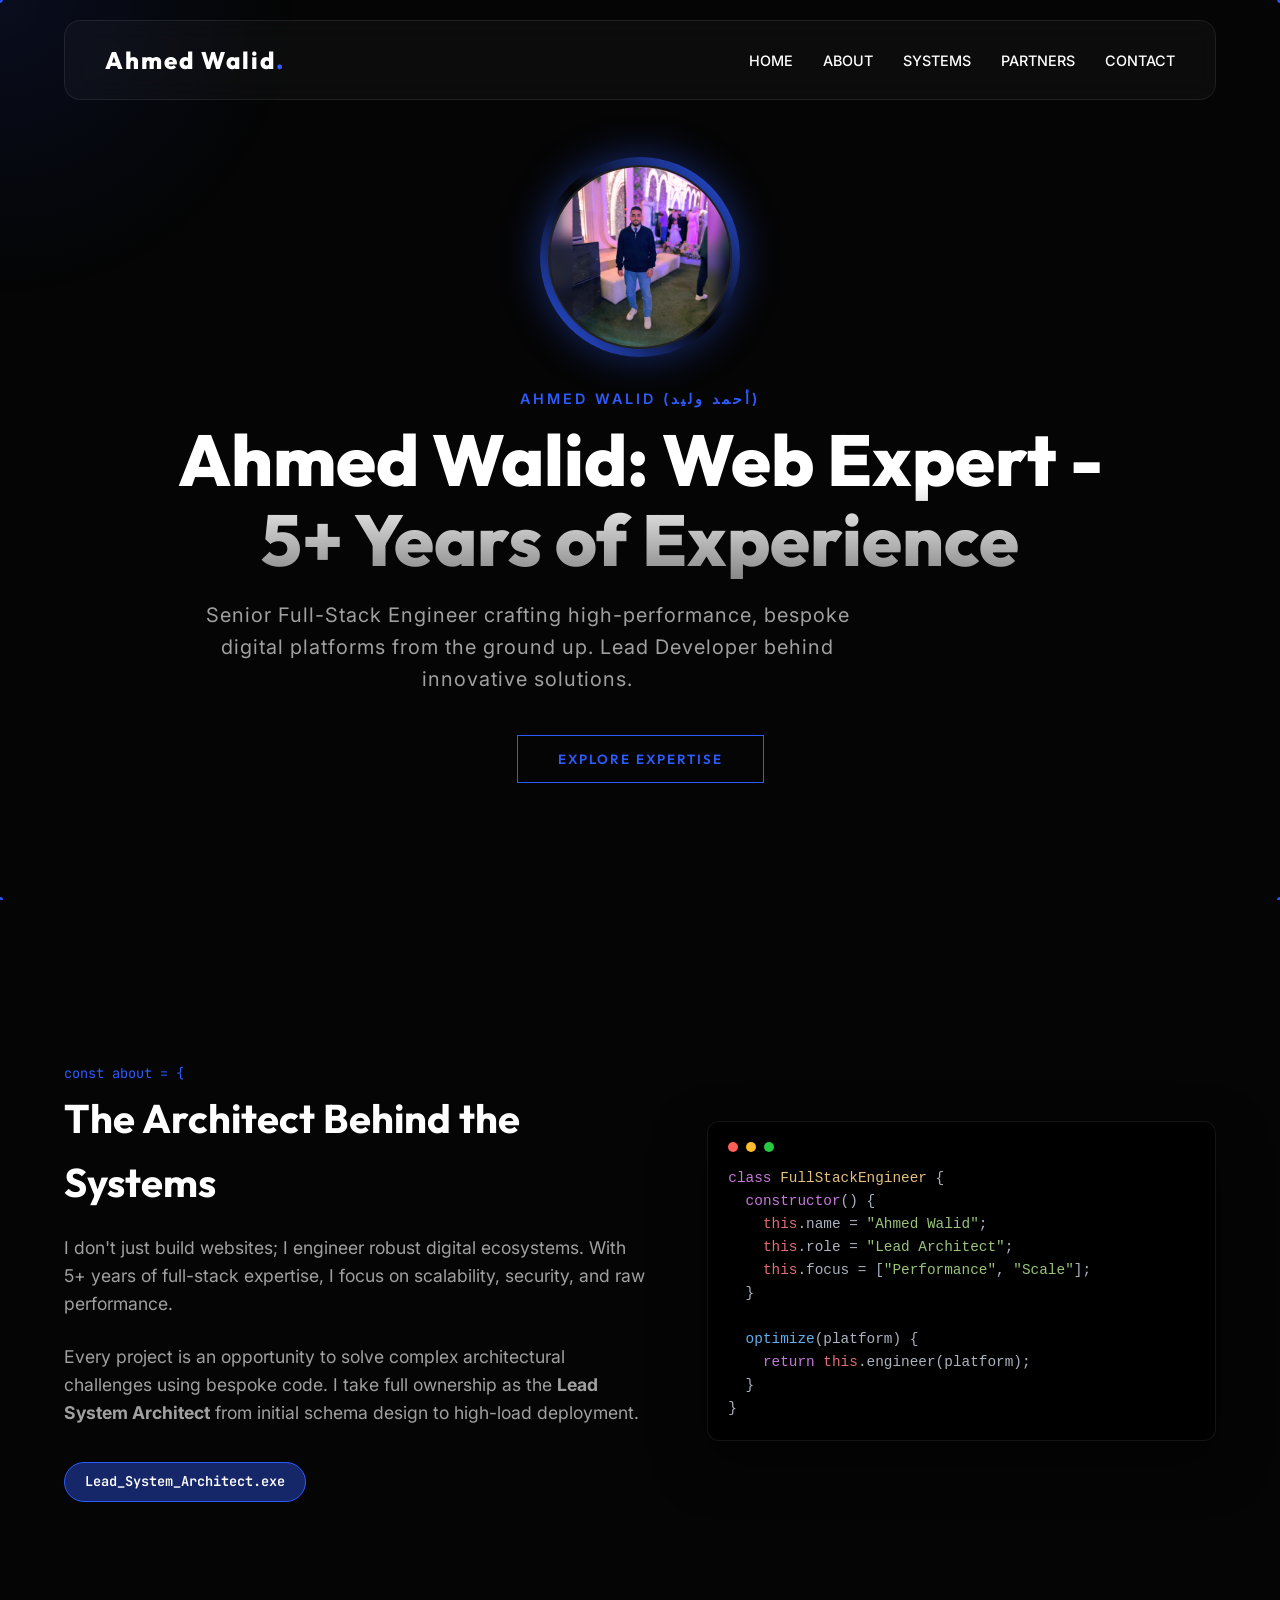
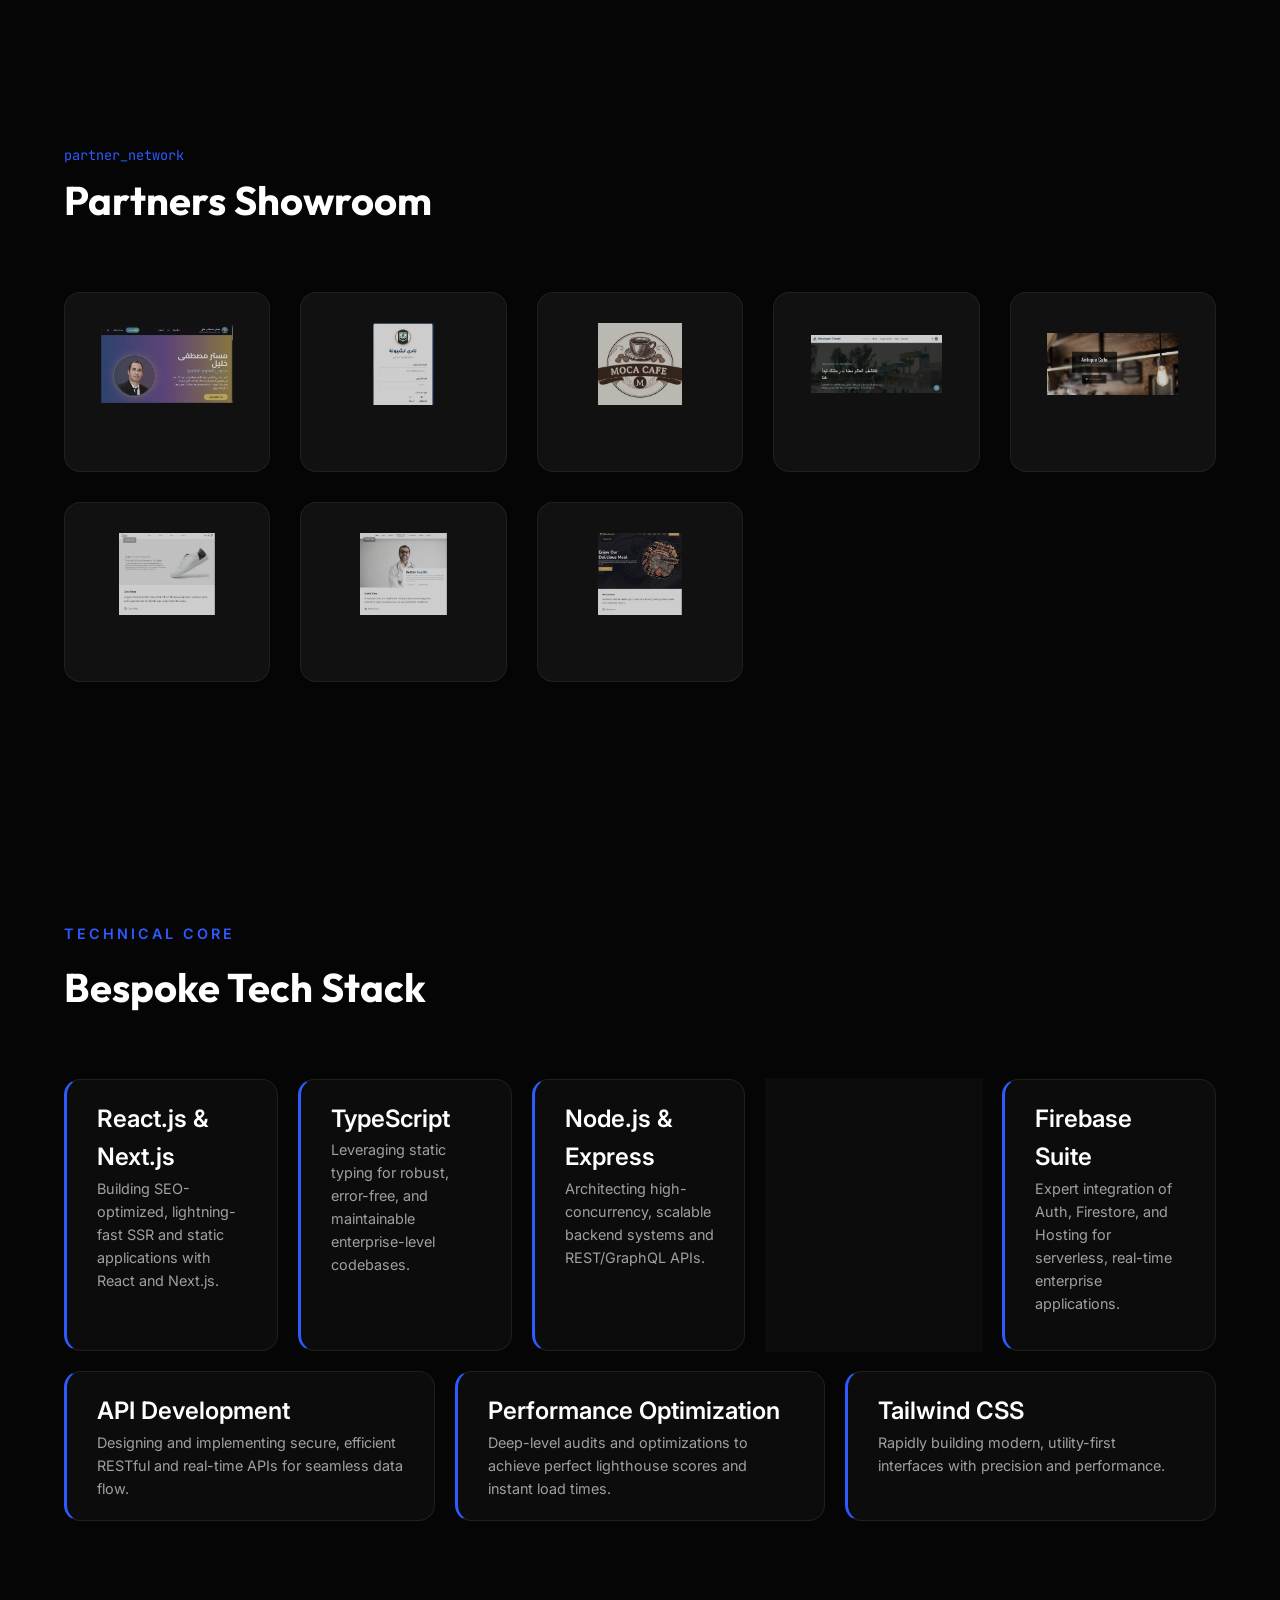
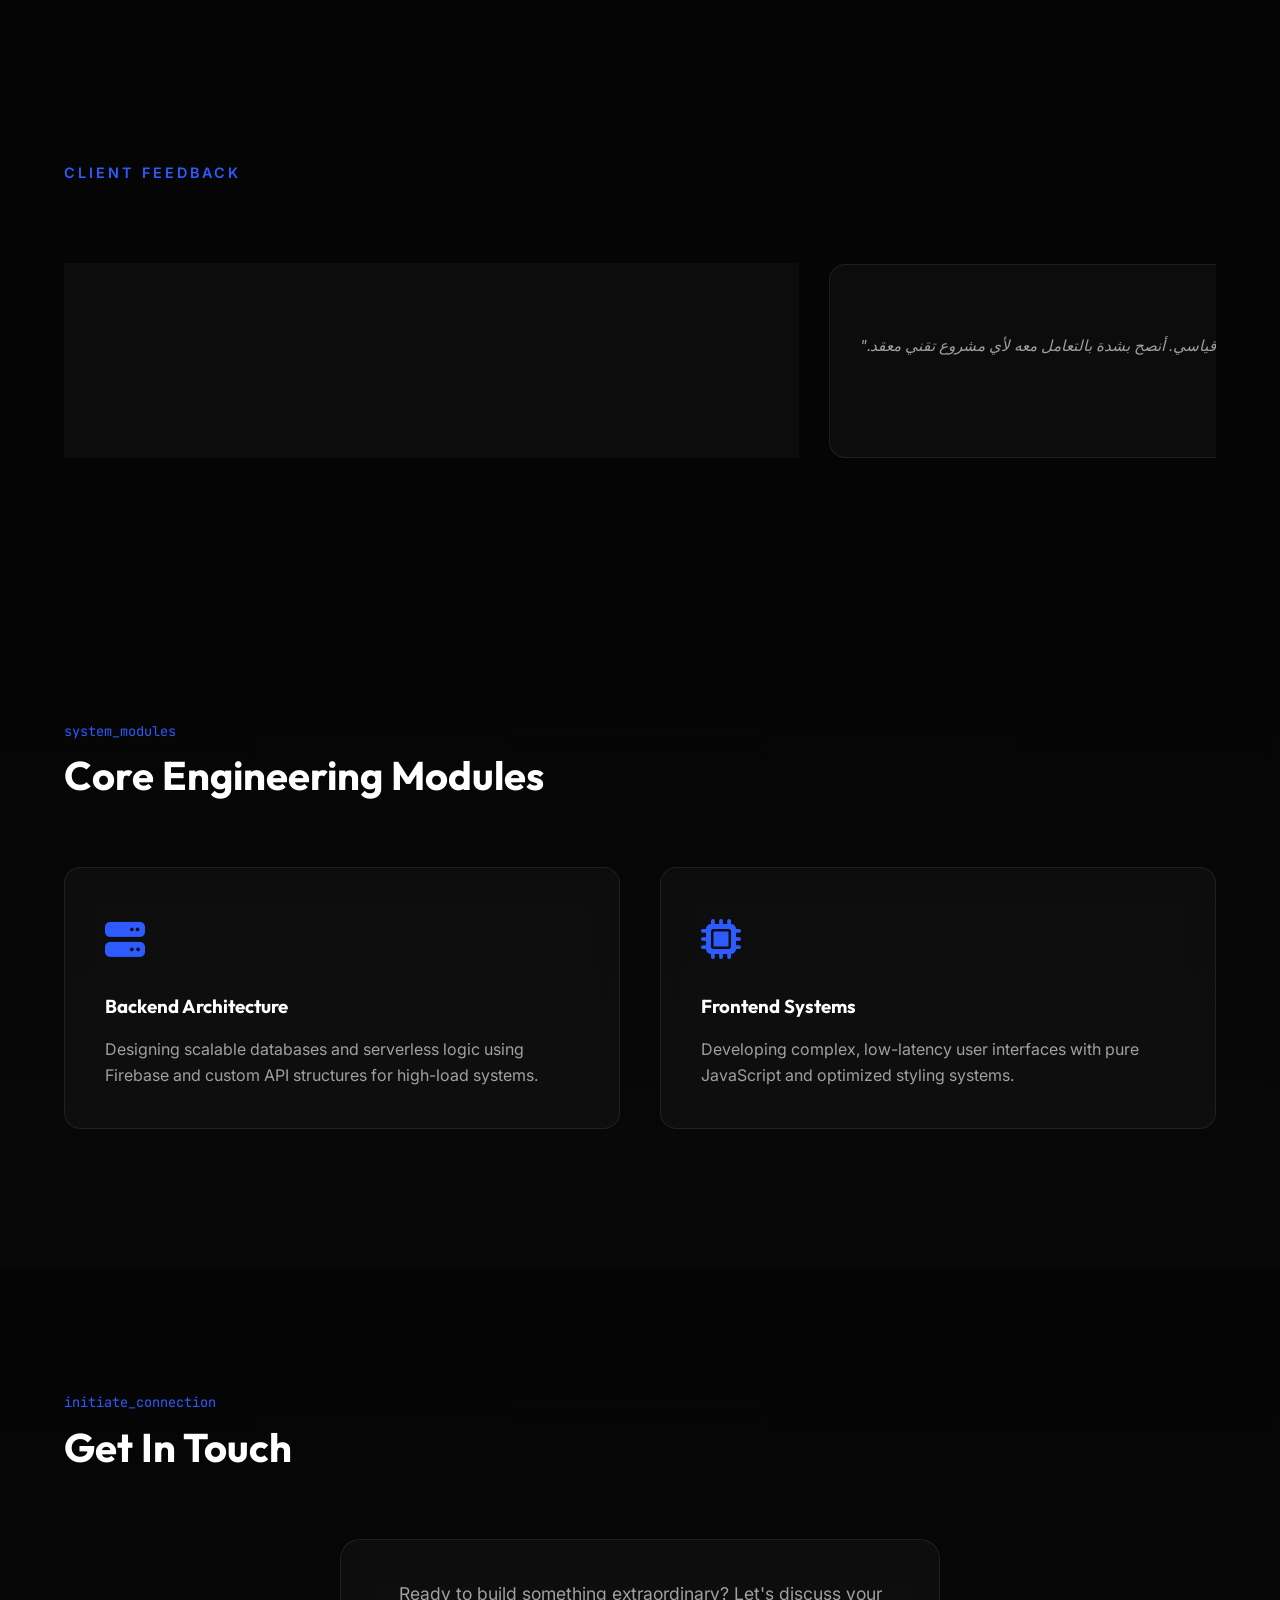
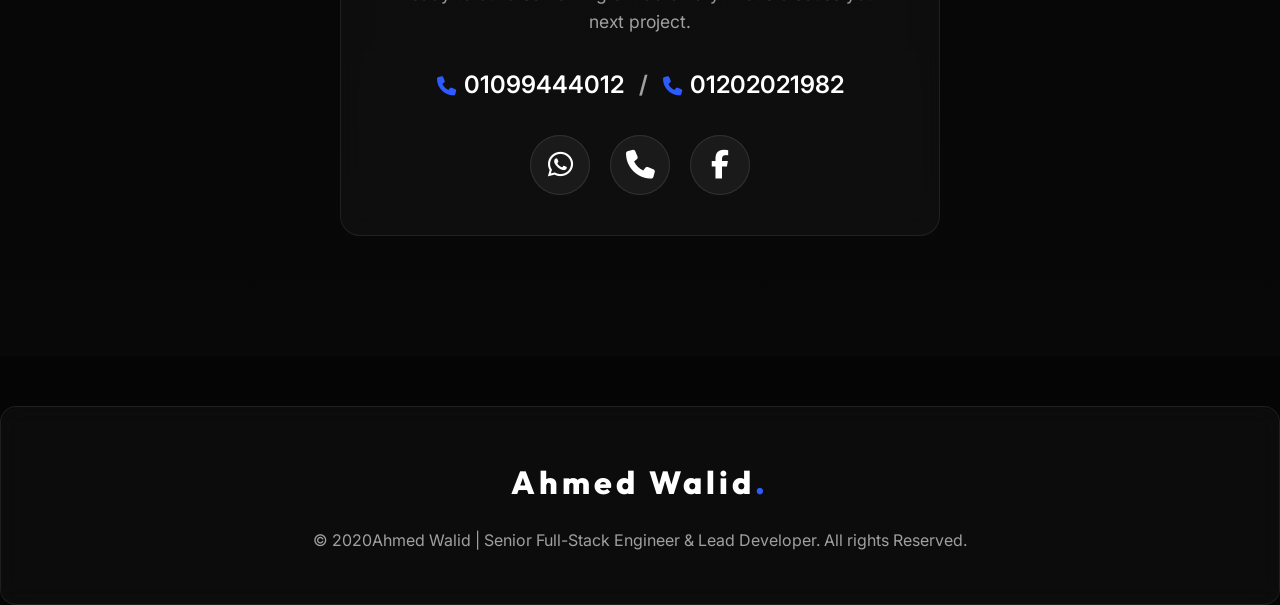
==== index.html @ f697c889 "first commit" ====
<!DOCTYPE html>
<html lang="en">

<head>
    <meta charset="UTF-8">
    <meta name="viewport" content="width=device-width, initial-scale=1.0">
    <title>Elite Developer & Agency Lead | Cyber-Professional Portfolio</title>
    <meta name="description"
        content="Senior Full-Stack Developer and Agency Lead with 5+ years of experience in bespoke web solutions. Expertise in framework-free, high-performance coding.">
    <link rel="stylesheet" href="styles.css">
    <!-- Google Fonts -->
    <link rel="stylesheet"
        href="https://fonts.googleapis.com/css2?family=JetBrains+Mono:wght@400;500&family=Outfit:wght@300;400;600;800&family=Inter:wght@300;400;500;600&display=swap">
    <!-- Font Awesome for icons -->
    <link rel="stylesheet" href="https://cdnjs.cloudflare.com/ajax/libs/font-awesome/6.4.0/css/all.min.css">
</head>

<body>
    <div id="mouse-glow"></div>
    <div id="grain-overlay"></div>

    <nav class="glass"
        style="position: fixed; top: 20px; left: 50%; transform: translateX(-50%); width: 90%; max-width: 1200px; padding: 20px 40px; display: flex; justify-content: space-between; align-items: center; z-index: 1000;">
        <div class="logo outfit" style="font-weight: 800; font-size: 1.5rem; letter-spacing: 2px;">Ahmed Walid<span
                style="color: var(--accent-neon);">.</span></div>
        <div class="nav-links" style="display: flex; gap: 30px;">
            <a href="#hero" style="color: #fff; text-decoration: none; font-size: 0.9rem; font-weight: 500;"> HOME</a>
            <a href="#about" style="color: #fff; text-decoration: none; font-size: 0.9rem; font-weight: 500;"> ABOUT</a>
            <a href="#tech" style="color: #fff; text-decoration: none; font-size: 0.9rem; font-weight: 500;">
                SYSTEMS</a>
            <a href="#showroom" style="color: #fff; text-decoration: none; font-size: 0.9rem; font-weight: 500;">
                PARTNERS</a>
            <a href="#contact" style="color: #fff; text-decoration: none; font-size: 0.9rem; font-weight: 500;">
                CONTACT</a>
        </div>
    </nav>

    <section id="hero">
        <canvas id="hero-canvas"></canvas>
        <div class="hero-content">
            <div class="profile-container reveal" style="animation-delay: 0.1s;">
                <img src="ahmed_profile.jpg" alt="Ahmed Walid" class="profile-img">
            </div>
            <span class="section-tag reveal" style="animation-delay: 0.2s;">Ahmed Walid (أحمد وليد)</span>
            <h1 class="hero-title reveal" style="animation-delay: 0.4s;">Ahmed Walid: Web Expert - <br> 5+ Years of
                Experience</h1>
            <p class="hero-subtitle reveal" style="animation-delay: 0.6s;">Senior Full-Stack Engineer crafting
                high-performance, bespoke digital platforms from the ground up. Lead Developer behind innovative
                solutions.</p>
            <div class="reveal" style="animation-delay: 0.8s;">
                <button class="neon-btn">Explore Expertise</button>
            </div>
        </div>
    </section>

    <section id="about">
        <div class="container">
            <div class="about-content">
                <div class="about-text">
                    <span class="mono">const about = {</span>
                    <h2 class="section-title" style="margin-bottom: 20px;">The Architect Behind the Systems</h2>
                    <p class="about-bio">I don't just build websites; I engineer robust digital ecosystems. With 5+
                        years of full-stack expertise, I focus on scalability, security, and raw performance.</p>
                    <p class="about-bio">Every project is an opportunity to solve complex architectural challenges using
                        bespoke code. I take full ownership as the <strong>Lead System Architect</strong> from initial
                        schema design to high-load deployment.</p>
                    <div class="lead-developer-badge mono">Lead_System_Architect.exe</div>
                </div>
                <div class="code-window">
                    <div class="code-header">
                        <div class="dot dot-red"></div>
                        <div class="dot dot-yellow"></div>
                        <div class="dot dot-green"></div>
                    </div>
                    <pre><code style="color: #abb2bf;"><span style="color: #c678dd;">class</span> <span style="color: #e5c07b;">FullStackEngineer</span> {
  <span style="color: #c678dd;">constructor</span>() {
    <span style="color: #e06c75;">this</span>.name = <span style="color: #98c379;">"Ahmed Walid"</span>;
    <span style="color: #e06c75;">this</span>.role = <span style="color: #98c379;">"Lead Architect"</span>;
    <span style="color: #e06c75;">this</span>.focus = [<span style="color: #98c379;">"Performance"</span>, <span style="color: #98c379;">"Scale"</span>];
  }
  
  <span style="color: #61afef;">optimize</span>(platform) {
    <span style="color: #c678dd;">return</span> <span style="color: #e06c75;">this</span>.engineer(platform);
  }
}</code></pre>
                </div>
            </div>
        </div>
    </section>

    <section id="showroom">
        <div class="container">
            <div class="section-header">
                <span class="mono">partner_network</span>
                <h2 class="section-title">Partners Showroom</h2>
            </div>
            <div class="client-grid">
                <a href="https://www.mostafa-khalil.com/" target="_blank" class="client-card glass">
                    <img src="WhatsApp Image 2026-05-14 at 11.23.40 PM.jpeg" alt="mr mostafa-khalil"
                        class="client-logo">
                    <div class="mono brand-label">mr mostafa khalil </div>
                </a>
                <a href="https://lisbon-club.com" target="_blank" class="client-card glass">
                    <img src="WhatsApp Image 2026-05-14 at 11.26.23 PM.jpeg" alt="Lox Steel" class="client-logo">
                    <div class="mono brand-label">Lisbon club</div>
                </a>
                <a href="https://medowaled.github.io/moca/" target="_blank" class="client-card glass">
                    <img src="616017073_122093963931225091_5633531147748933407_n.jpg" alt="Moca Cafe"
                        class="client-logo">
                    <div class="mono brand-label">MOCA CAFE</div>
                </a>
                <a href="https://nouryan-travel.com/" target="_blank" class="client-card glass">
                    <img src="WhatsApp Image 2026-05-14 at 11.30.19 PM.jpeg" alt="TechFlow" class="client-logo">
                    <div class="mono brand-label">nouryan </div>
                </a>
                <a href="https://medowaled.github.io/Cafe-main/" target="_blank" class="client-card glass">
                    <img src="WhatsApp Image 2026-05-14 at 11.32.24 PM.jpeg" alt="Partner 5" class="client-logo">
                    <div class="mono brand-label">AntiQa cafe</div>
                </a>
                <a href="https://medowaled.github.io/zay_shop-main/" target="_blank" class="client-card glass">
                    <img src="WhatsApp Image 2026-05-14 at 11.34.33 PM.jpeg" alt="Partner 6" class="client-logo">
                    <div class="mono brand-label">zay_shop</div>
                </a>
                <a href="https://medowaled.github.io/Medic-Care-main/" target="_blank" class="client-card glass">
                    <img src="WhatsApp Image 2026-05-14 at 11.36.11 PM.jpeg" alt="Partner 7" class="client-logo">
                    <div class="mono brand-label">Medic Care</div>
                </a>
                <a href="https://medowaled.github.io/Restaurant-main/" target="_blank   " class="client-card glass">
                    <img src="WhatsApp Image 2026-05-14 at 11.38.36 PM.jpeg" alt="Partner 8" class="client-logo">
                    <div class="mono brand-label">Restaurant</div>
                </a>
            </div>
        </div>
    </section>

    <section id="tech">
        <div class="container">
            <div class="section-header">
                <span class="section-tag">Technical Core</span>
                <h2 class="section-title">Bespoke Tech Stack</h2>
            </div>
            <div class="tech-container">
                <div class="tech-item glass">
                    <span class="tech-name">React.js & Next.js</span>
                    <p class="tech-desc">Building SEO-optimized, lightning-fast SSR and static applications with React
                        and Next.js.</p>
                </div>
                <div class="tech-item glass">
                    <span class="tech-name">TypeScript</span>
                    <p class="tech-desc">Leveraging static typing for robust, error-free, and maintainable
                        enterprise-level codebases.</p>
                </div>
                <div class="tech-item glass">
                    <span class="tech-name">Node.js & Express</span>
                    <p class="tech-desc">Architecting high-concurrency, scalable backend systems and REST/GraphQL APIs.
                    </p>
                </div>
                <div class="tech-item glass">
                    <span class="tech-name">Advanced HTML5/CSS3 (Sass)</span>
                    <p class="tech-desc">Semantic structures and complex styling systems using Sass for maintainable,
                        scalable UI.</p>
                </div>
                <div class="tech-item glass">
                    <span class="tech-name">Firebase Suite</span>
                    <p class="tech-desc">Expert integration of Auth, Firestore, and Hosting for serverless, real-time
                        enterprise applications.</p>
                </div>
                <div class="tech-item glass">
                    <span class="tech-name">API Development</span>
                    <p class="tech-desc">Designing and implementing secure, efficient RESTful and real-time APIs for
                        seamless data flow.</p>
                </div>
                <div class="tech-item glass">
                    <span class="tech-name">Performance Optimization</span>
                    <p class="tech-desc">Deep-level audits and optimizations to achieve perfect lighthouse scores and
                        instant load times.</p>
                </div>
                <div class="tech-item glass">
                    <span class="tech-name">Tailwind CSS</span>
                    <p class="tech-desc">Rapidly building modern, utility-first interfaces with precision and
                        performance.</p>
                </div>
            </div>
        </div>
    </section>

    <section id="testimonials">
        <div class="container">
            <div class="section-header">
                <span class="section-tag">Client Feedback</span>

            </div>
            <div class="testimonial-slider">
                <div class="testimonial-track">
                    <!-- Slide 1 -->
                    <div class="glass testimonial-card" dir="rtl">
                        <i class="fa-solid fa-quote-left"
                            style="color: var(--accent-neon); font-size: 1.5rem; margin-bottom: 15px; display: block;"></i>
                        <p
                            style="font-style: italic; margin-bottom: 20px; color: var(--text-secondary); font-size: 0.95rem;">
                            "أنا سعيد جداً بالتعامل مع أحمد، الشغل احترافي والمنصة ممتازة وسريعة جداً. الاهتمام
                            بالتفاصيل مذهل فعلاً."</p>
                        <div style="display: flex; align-items: center; gap: 12px;">
                            <div style="width: 40px; height: 40px; border-radius: 50%; background: var(--accent-neon);">
                            </div>
                            <div>
                                <h4 class="outfit" style="font-size: 0.9rem;">مستر مصطفى خليل</h4>
                                <span style="font-size: 0.75rem; color: var(--text-secondary);">مدير تنفيذي</span>
                            </div>
                        </div>
                    </div>
                    <!-- Slide 2 -->
                    <div class="glass testimonial-card" dir="rtl">
                        <i class="fa-solid fa-quote-left"
                            style="color: var(--accent-neon); font-size: 1.5rem; margin-bottom: 15px; display: block;"></i>
                        <p
                            style="font-style: italic; margin-bottom: 20px; color: var(--text-secondary); font-size: 0.95rem;">
                            "كل الشكر للمهندس أحمد على المجهود الرائع. الشغل تم بجودة عالية وفي وقت قياسي. أنصح بشدة
                            بالتعامل معه لأي مشروع تقني معقد."</p>
                        <div style="display: flex; align-items: center; gap: 12px;">
                            <div style="width: 40px; height: 40px; border-radius: 50%; background: #444;"></div>
                            <div>
                                <h4 class="outfit" style="font-size: 0.9rem;">دكتور محمد عبدالغني</h4>
                                <span style="font-size: 0.75rem; color: var(--text-secondary);">رئيس مجلس إدارة شركة
                                    نوريان للسياحه </span>
                            </div>
                        </div>
                    </div>
                    <!-- Slide 3 -->
                    <div class="glass testimonial-card" dir="rtl">
                        <i class="fa-solid fa-quote-left"
                            style="color: var(--accent-neon); font-size: 1.5rem; margin-bottom: 15px; display: block;"></i>
                        <p
                            style="font-style: italic; margin-bottom: 20px; color: var(--text-secondary); font-size: 0.95rem;">
                            "الاحترافية والالتزام هما عنوان العمل مع أحمد. المنصة التي قام ببنائها من الصفر تجاوزت كل
                            توقعاتنا من حيث الأداء والسرعة."</p>
                        <div style="display: flex; align-items: center; gap: 12px;">
                            <div style="width: 40px; height: 40px; border-radius: 50%; background: #2e5bff;"></div>
                            <div>
                                <h4 class="outfit" style="font-size: 0.9rem;">أستاذ أحمد علي</h4>
                                <span style="font-size: 0.75rem; color: var(--text-secondary);">مدير تقني</span>
                            </div>
                        </div>
                    </div>
                    <!-- Repeat for seamless loop -->
                    <div class="glass testimonial-card" dir="rtl">
                        <i class="fa-solid fa-quote-left"
                            style="color: var(--accent-neon); font-size: 1.5rem; margin-bottom: 15px; display: block;"></i>
                        <p
                            style="font-style: italic; margin-bottom: 20px; color: var(--text-secondary); font-size: 0.95rem;">
                            "أنا سعيد جداً بالتعامل مع أحمد، الشغل احترافي والمنصة ممتازة وسريعة جداً. الاهتمام
                            بالتفاصيل مذهل فعلاً."</p>
                        <div style="display: flex; align-items: center; gap: 12px;">
                            <div style="width: 40px; height: 40px; border-radius: 50%; background: var(--accent-neon);">
                            </div>
                            <div>
                                <h4 class="outfit" style="font-size: 0.9rem;">مستر مصطفى خليل</h4>
                                <span style="font-size: 0.75rem; color: var(--text-secondary);">مدير تنفيذي</span>
                            </div>
                        </div>
                    </div>
                </div>
            </div>
        </div>
    </section>

    <section id="engineering" class="agency-section">
        <div class="container">
            <div class="section-header">
                <span class="mono">system_modules</span>
                <h2 class="section-title">Core Engineering Modules</h2>
            </div>
            <div style="display: grid; grid-template-columns: repeat(auto-fit, minmax(300px, 1fr)); gap: 40px;">
                <div class="service-card glass">
                    <div class="service-icon"><i class="fa-solid fa-server"></i></div>
                    <h3 class="outfit" style="margin-bottom: 15px;">Backend Architecture</h3>
                    <p style="color: var(--text-secondary);">Designing scalable databases and serverless logic using
                        Firebase and custom API structures for high-load systems.</p>
                </div>
                <div class="service-card glass">
                    <div class="service-icon"><i class="fa-solid fa-microchip"></i></div>
                    <h3 class="outfit" style="margin-bottom: 15px;">Frontend Systems</h3>
                    <p style="color: var(--text-secondary);">Developing complex, low-latency user interfaces with pure
                        JavaScript and optimized styling systems.</p>
                </div>
            </div>
        </div>
    </section>

    <section id="contact" class="agency-section">
        <div class="container">
            <div class="section-header">
                <span class="mono">initiate_connection</span>
                <h2 class="section-title">Get In Touch</h2>
            </div>
            <div class="contact-card glass"
                style="max-width: 600px; margin: 0 auto; padding: 40px; text-align: center; border-radius: 20px;">
                <p style="color: var(--text-secondary); margin-bottom: 30px; font-size: 1.1rem;">Ready to build
                    something extraordinary? Let's discuss your next project.</p>

                <div class="contact-numbers"
                    style="font-size: 1.5rem; font-weight: 600; margin-bottom: 30px; color: #fff; display: flex; justify-content: center; align-items: center; gap: 15px; flex-wrap: wrap;">
                    <a href="tel:01099444012"
                        style="color: inherit; text-decoration: none; transition: color 0.3s ease;"
                        onmouseover="this.style.color='var(--accent-neon)'" onmouseout="this.style.color='inherit'"><i
                            class="fa-solid fa-phone"
                            style="font-size: 1.2rem; margin-right: 8px; color: var(--accent-neon);"></i>01099444012</a>
                    <span style="color: var(--text-secondary);">/</span>
                    <a href="tel:01202021982"
                        style="color: inherit; text-decoration: none; transition: color 0.3s ease;"
                        onmouseover="this.style.color='var(--accent-neon)'" onmouseout="this.style.color='inherit'"><i
                            class="fa-solid fa-phone"
                            style="font-size: 1.2rem; margin-right: 8px; color: var(--accent-neon);"></i>01202021982</a>
                </div>

                <div class="social-icons" style="display: flex; justify-content: center; gap: 20px;">
                    <a href="https://wa.me/201099444012" target="_blank" class="social-icon"
                        style="display: inline-flex; align-items: center; justify-content: center; width: 60px; height: 60px; border-radius: 50%; background: rgba(255, 255, 255, 0.05); color: #fff; font-size: 1.8rem; transition: all 0.3s ease; text-decoration: none; border: 1px solid rgba(255,255,255,0.1);"
                        onmouseover="this.style.background='var(--accent-neon)'; this.style.color='#000'; this.style.transform='translateY(-5px)'; this.style.boxShadow='0 10px 20px rgba(0,0,0,0.2)'"
                        onmouseout="this.style.background='rgba(255, 255, 255, 0.05)'; this.style.color='#fff'; this.style.transform='translateY(0)'; this.style.boxShadow='none'">
                        <i class="fa-brands fa-whatsapp"></i>
                    </a>
                    <a href="tel:01099444012" class="social-icon"
                        style="display: inline-flex; align-items: center; justify-content: center; width: 60px; height: 60px; border-radius: 50%; background: rgba(255, 255, 255, 0.05); color: #fff; font-size: 1.8rem; transition: all 0.3s ease; text-decoration: none; border: 1px solid rgba(255,255,255,0.1);"
                        onmouseover="this.style.background='var(--accent-neon)'; this.style.color='#000'; this.style.transform='translateY(-5px)'; this.style.boxShadow='0 10px 20px rgba(0,0,0,0.2)'"
                        onmouseout="this.style.background='rgba(255, 255, 255, 0.05)'; this.style.color='#fff'; this.style.transform='translateY(0)'; this.style.boxShadow='none'">
                        <i class="fa-solid fa-phone"></i>
                    </a>
                    <a href="https://www.facebook.com/ahmed.w.abo.elnaga?locale=ar_AR" target="_blank"
                        class="social-icon"
                        style="display: inline-flex; align-items: center; justify-content: center; width: 60px; height: 60px; border-radius: 50%; background: rgba(255, 255, 255, 0.05); color: #fff; font-size: 1.8rem; transition: all 0.3s ease; text-decoration: none; border: 1px solid rgba(255,255,255,0.1);"
                        onmouseover="this.style.background='var(--accent-neon)'; this.style.color='#000'; this.style.transform='translateY(-5px)'; this.style.boxShadow='0 10px 20px rgba(0,0,0,0.2)'"
                        onmouseout="this.style.background='rgba(255, 255, 255, 0.05)'; this.style.color='#fff'; this.style.transform='translateY(0)'; this.style.boxShadow='none'">
                        <i class="fa-brands fa-facebook-f"></i>
                    </a>
                </div>
            </div>
        </div>
    </section>

    <footer class="glass" style="padding: 50px 5%; margin-top: 50px; text-align: center;">
        <div class="logo outfit" style="font-weight: 800; font-size: 2rem; letter-spacing: 4px; margin-bottom: 20px;">
            Ahmed Walid<span style="color: var(--accent-neon);">.</span></div>
        <p style="color: var(--text-secondary);">&copy; 2020Ahmed Walid | Senior Full-Stack Engineer & Lead Developer.
            All rights Reserved.</p>
    </footer>

    <script src="scripts.js"></script>
</body>

</html>
---- styles.css ----
@import url('https://fonts.googleapis.com/css2?family=Outfit:wght@300;400;600;800&family=Inter:wght@300;400;500;600&display=swap');

:root {
    /* Color Palette */
    --bg-deep: #050505;
    --bg-graphite: #0f0f0f;
    --accent-neon: #2e5bff;
    --accent-glow: rgba(46, 91, 255, 0.4);
    --text-primary: #ffffff;
    --text-secondary: #a0a0a0;
    --glass-bg: rgba(255, 255, 255, 0.03);
    --glass-border: rgba(255, 255, 255, 0.08);
    --font-mono: 'JetBrains Mono', 'Fira Code', monospace;
    
    /* Transitions */
    --transition-smooth: all 0.4s cubic-bezier(0.4, 0, 0.2, 1);
}

#grain-overlay {
    position: fixed;
    top: 0;
    left: 0;
    width: 100%;
    height: 100%;
    pointer-events: none;
    z-index: 9999;
    opacity: 0.04;
    background-image: url("https://grainy-gradients.vercel.app/noise.svg");
}

#mouse-glow {
    position: fixed;
    width: 600px;
    height: 600px;
    background: radial-gradient(circle, rgba(46, 91, 255, 0.1) 0%, transparent 70%);
    pointer-events: none;
    z-index: 0;
    transform: translate(-50%, -50%);
    transition: width 0.3s, height 0.3s;
}

* {
    margin: 0;
    padding: 0;
    box-sizing: border-box;
    scroll-behavior: smooth;
}

body {
    background-color: var(--bg-deep);
    color: var(--text-primary);
    font-family: 'Inter', sans-serif;
    line-height: 1.6;
    overflow-x: hidden;
}

h1, h2, h3, h4, .outfit {
    font-family: 'Outfit', sans-serif;
}

/* Glassmorphism Utility */
.glass {
    background: var(--glass-bg);
    backdrop-filter: blur(12px);
    -webkit-backdrop-filter: blur(12px);
    border: 1px solid var(--glass-border);
    border-radius: 16px;
}

/* Section Common */
section {
    padding: 120px 5%;
    position: relative;
    z-index: 1;
}

.mono {
    font-family: var(--font-mono);
    color: var(--accent-neon);
    font-size: 0.85rem;
}

.container {
    max-width: 1200px;
    margin: 0 auto;
}

/* Hero Section */
#hero {
    min-height: 100vh;
    display: flex;
    flex-direction: column;
    justify-content: center;
    align-items: center;
    text-align: center;
    padding: 140px 5% 100px; /* Increased top padding to avoid navbar overlap */
    overflow: hidden;
}

#hero-canvas {
    position: absolute;
    top: 0;
    left: 0;
    width: 100%;
    height: 100%;
    z-index: -1;
}

.hero-title {
    font-size: clamp(2.5rem, 6vw, 4.5rem);
    font-weight: 800;
    line-height: 1.1;
    margin-bottom: 20px;
    background: linear-gradient(to bottom, #fff 40%, #888 100%);
    -webkit-background-clip: text;
    -webkit-text-fill-color: transparent;
}

.profile-container {
    width: 200px;
    height: 200px;
    margin-bottom: 30px;
    border-radius: 50%;
    padding: 8px;
    background: linear-gradient(45deg, var(--accent-neon), transparent, var(--accent-neon));
    box-shadow: 0 0 40px var(--accent-glow);
    display: inline-block;
    position: relative;
    animation: glowRotate 5s linear infinite;
}

@keyframes glowRotate {
    0% { filter: hue-rotate(0deg); }
    100% { filter: hue-rotate(360deg); }
}

.profile-img {
    width: 100%;
    height: 100%;
    border-radius: 50%;
    object-fit: cover;
    background: var(--bg-graphite);
    border: 2px solid var(--glass-border);
}

.hero-subtitle {
    font-size: 1.25rem;
    color: var(--text-secondary);
    max-width: 700px;
    margin-bottom: 40px;
    letter-spacing: 1px;
}

.neon-btn {
    padding: 15px 40px;
    background: transparent;
    border: 1px solid var(--accent-neon);
    color: var(--accent-neon);
    font-family: 'Outfit', sans-serif;
    font-weight: 600;
    letter-spacing: 2px;
    text-transform: uppercase;
    cursor: pointer;
    position: relative;
    transition: var(--transition-smooth);
    overflow: hidden;
}

.neon-btn:hover {
    background: var(--accent-neon);
    color: #fff;
    box-shadow: 0 0 30px var(--accent-glow);
}

/* Client Showroom */
.section-header {
    margin-bottom: 60px;
}

.section-tag {
    color: var(--accent-neon);
    text-transform: uppercase;
    letter-spacing: 3px;
    font-size: 0.9rem;
    font-weight: 600;
    margin-bottom: 10px;
    display: block;
}

.section-title {
    font-size: 2.5rem;
    font-weight: 700;
}

.client-grid {
    display: grid;
    grid-template-columns: repeat(auto-fit, minmax(200px, 1fr));
    gap: 30px;
}

.client-card {
    height: 180px;
    display: flex;
    flex-direction: column;
    align-items: center;
    justify-content: center;
    padding: 20px;
    transition: var(--transition-smooth);
    text-decoration: none;
    background: #151515; /* Lightened from #0f0f0f */
    filter: grayscale(0.5); /* Reduced grayscale for better visibility */
    opacity: 0.8; /* Increased opacity */
    gap: 15px;
    border: 1px solid var(--glass-border);
}

.client-card:hover {
    transform: scale(1.05);
    box-shadow: 0 0 20px var(--accent-glow);
    border-color: var(--accent-neon);
    filter: grayscale(0);
    opacity: 1;
}

.client-logo {
    max-width: 80%;
    max-height: 60%;
    transition: var(--transition-smooth);
    object-fit: contain;
}

.brand-label {
    font-size: 0.8rem;
    font-weight: 700;
    color: var(--accent-neon);
    opacity: 0;
    transition: var(--transition-smooth);
    transform: translateY(10px);
    text-align: center;
}

.client-card:hover .brand-label {
    opacity: 1;
    transform: translateY(0);
}

/* Tech Stack */
.tech-container {
    display: flex;
    flex-wrap: wrap;
    gap: 20px;
    margin-top: 40px;
}

.tech-item {
    padding: 20px 30px;
    flex: 1 1 200px;
    border-left: 3px solid var(--accent-neon);
}

.tech-name {
    font-size: 1.5rem;
    font-weight: 600;
    display: block;
}

.tech-desc {
    color: var(--text-secondary);
    font-size: 0.9rem;
}

/* Agency Branding */
.agency-section {
    background: linear-gradient(180deg, var(--bg-deep) 0%, #080808 100%);
}

.service-card {
    padding: 40px;
    margin-bottom: 20px;
}

.service-icon {
    font-size: 2.5rem;
    color: var(--accent-neon);
    margin-bottom: 20px;
}

/* About Section */
.about-content {
    display: flex;
    gap: 60px;
    align-items: center;
    margin-top: 40px;
}

.code-window {
    background: #000;
    border-radius: 12px;
    padding: 20px;
    border: 1px solid var(--glass-border);
    box-shadow: 0 20px 50px rgba(0,0,0,0.5);
    font-family: var(--font-mono);
    font-size: 0.9rem;
    text-align: left;
    flex: 0.8;
}

.code-header {
    display: flex;
    gap: 8px;
    margin-bottom: 15px;
}

.dot { width: 10px; height: 10px; border-radius: 50%; }
.dot-red { background: #ff5f56; }
.dot-yellow { background: #ffbd2e; }
.dot-green { background: #27c93f; }

.about-text {
    flex: 1;
}

.about-bio {
    font-size: 1.1rem;
    color: var(--text-secondary);
    margin-bottom: 25px;
}

.lead-developer-badge {
    display: inline-block;
    padding: 8px 20px;
    background: var(--accent-glow);
    border: 1px solid var(--accent-neon);
    color: #fff;
    border-radius: 30px;
    font-size: 0.85rem;
    font-weight: 600;
    margin-top: 10px;
}

/* Testimonial Slider */
.testimonial-slider {
    overflow: hidden;
    padding: 20px 0;
    position: relative;
    width: 100%;
}

.testimonial-track {
    display: flex;
    gap: 30px;
    width: calc(350px * 8 + 30px * 8); /* Adjusted for repeated slides */
    animation: scroll 40s linear infinite;
}

.testimonial-track:hover {
    animation-play-state: paused;
}

.testimonial-card {
    min-width: 350px;
    padding: 30px;
    flex-shrink: 0;
}

@keyframes scroll {
    0% { transform: translateX(0); }
    100% { transform: translateX(calc(-350px * 3 - 30px * 3)); }
}

.magnetic {
    display: inline-block;
    transition: transform 0.2s cubic-bezier(0.23, 1, 0.32, 1);
}

/* Animations */
@keyframes fadeIn {
    from { opacity: 0; transform: translateY(20px); }
    to { opacity: 1; transform: translateY(0); }
}

.reveal {
    animation: fadeIn 0.8s ease forwards;
}

/* Media Queries for Responsiveness */
@media (max-width: 992px) {
    .about-content {
        flex-direction: column;
        text-align: center;
    }
    
    .code-window {
        width: 100%;
        margin-top: 30px;
    }
    
    .hero-title {
        font-size: 3rem;
    }
}

@media (max-width: 768px) {
    nav {
        padding: 15px 20px;
    }
    
    .nav-links {
        display: none; /* Mobile menu placeholder */
    }
    
    section {
        padding: 80px 5%;
    }
    
    .client-grid {
        grid-template-columns: repeat(auto-fit, minmax(150px, 1fr));
    }
    
    .hero-title {
        font-size: 2.5rem;
    }
    
    .profile-container {
        width: 150px;
        height: 150px;
    }
}

@media (max-width: 480px) {
    .hero-title {
        font-size: 2rem;
    }
    
    .section-title {
        font-size: 1.8rem;
    }
    
    .neon-btn {
        padding: 12px 25px;
        font-size: 0.8rem;
    }
}
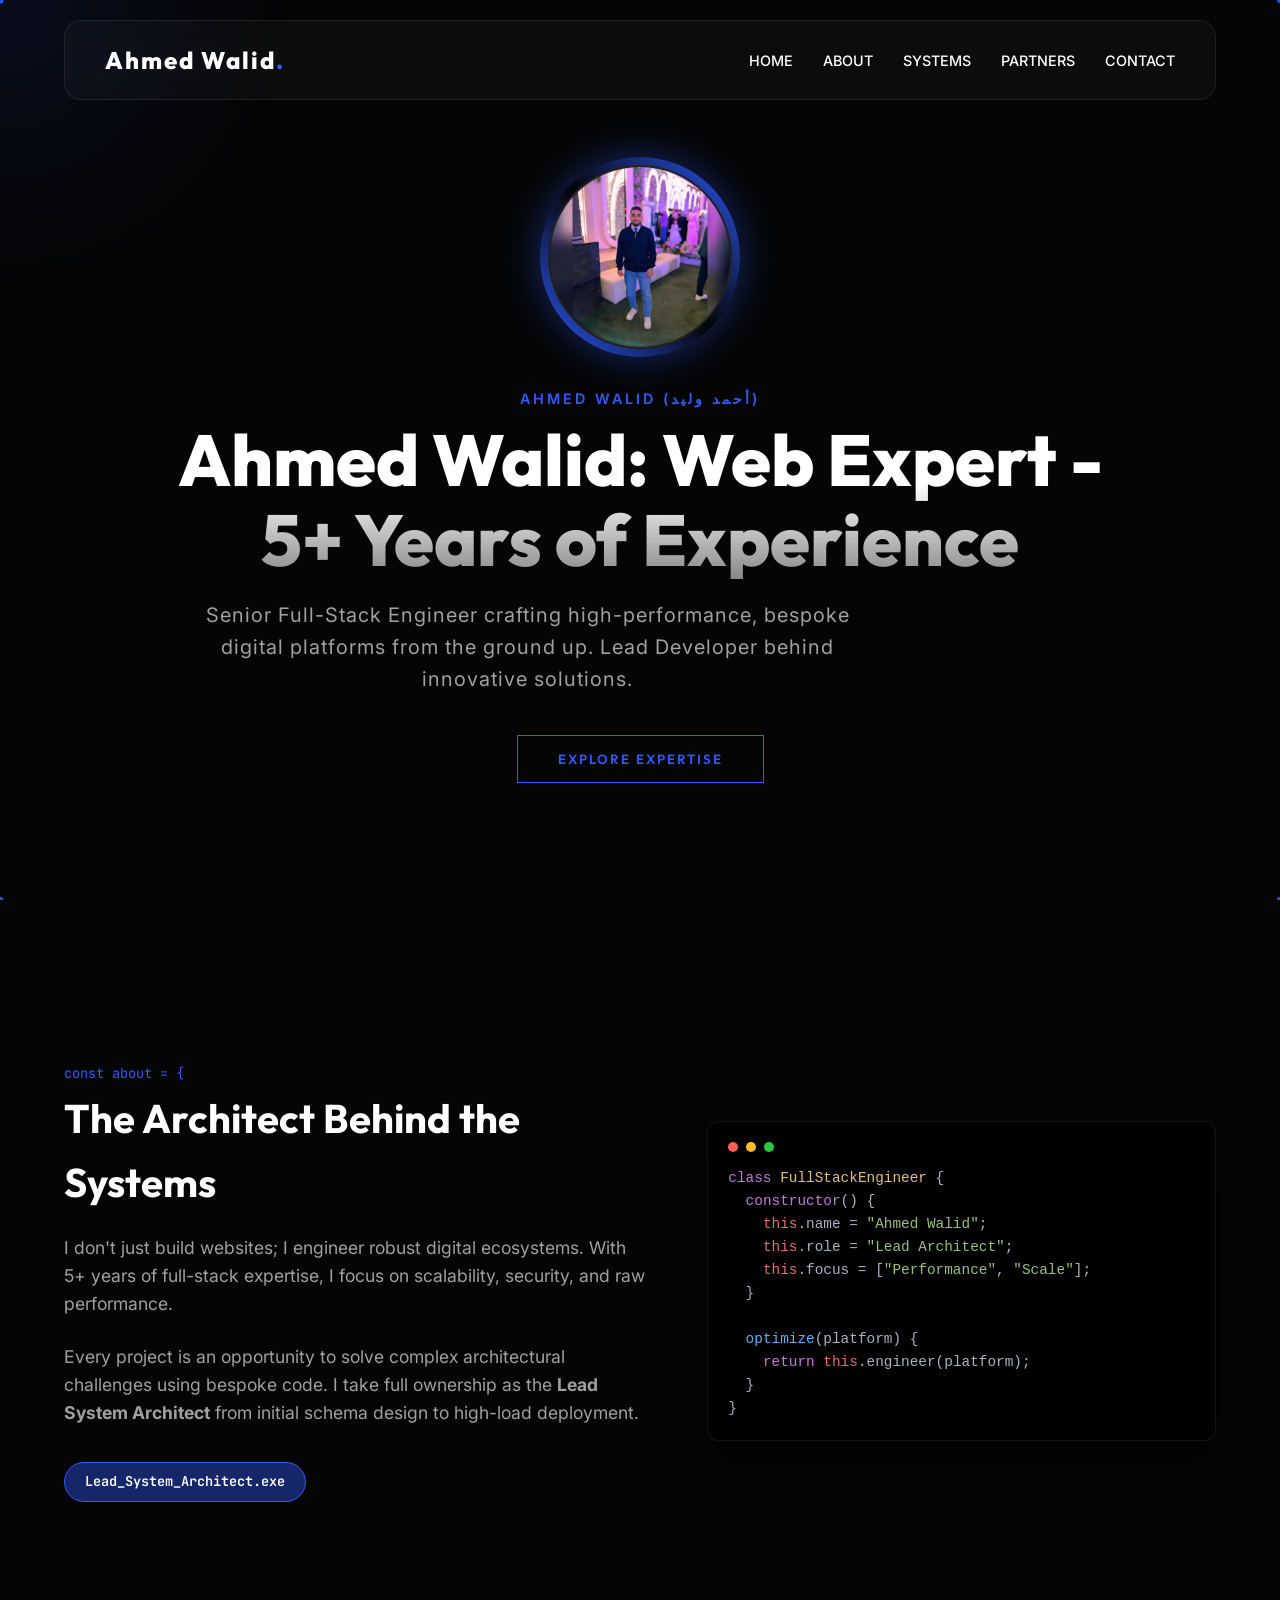
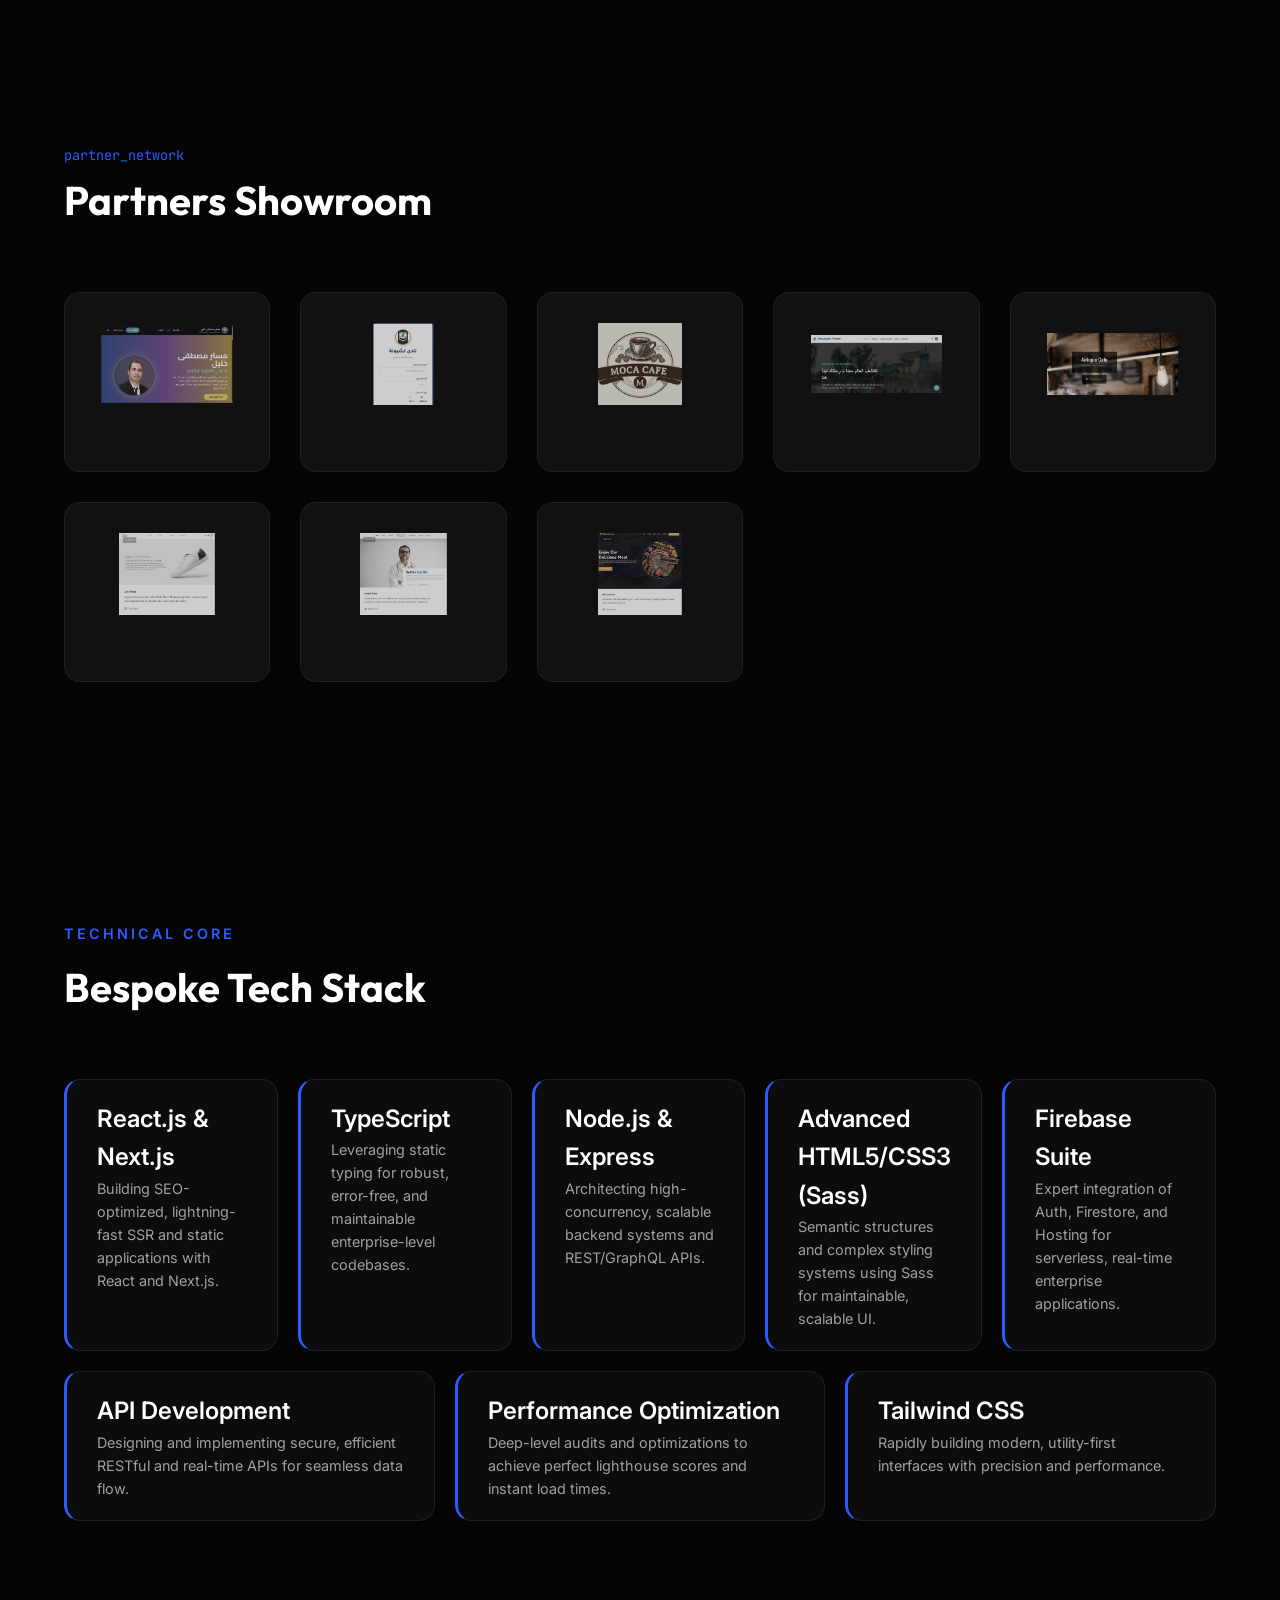
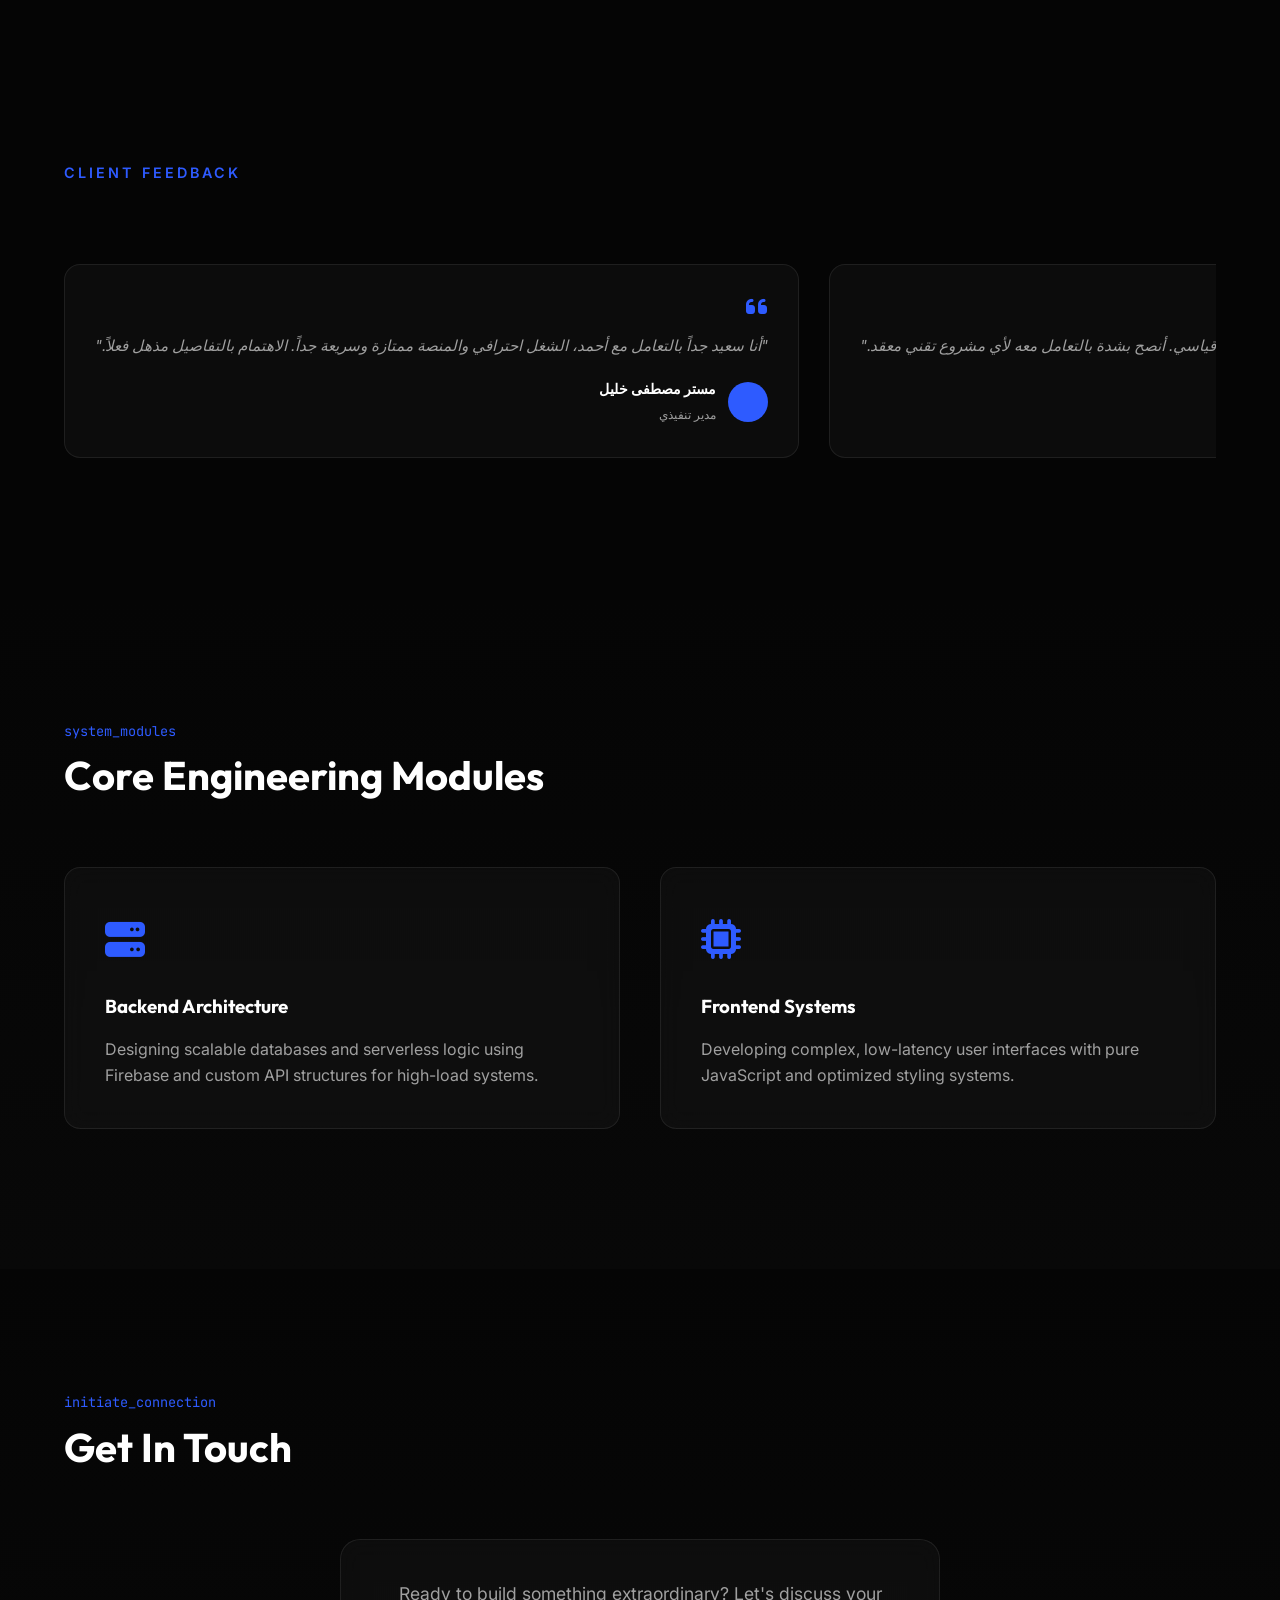
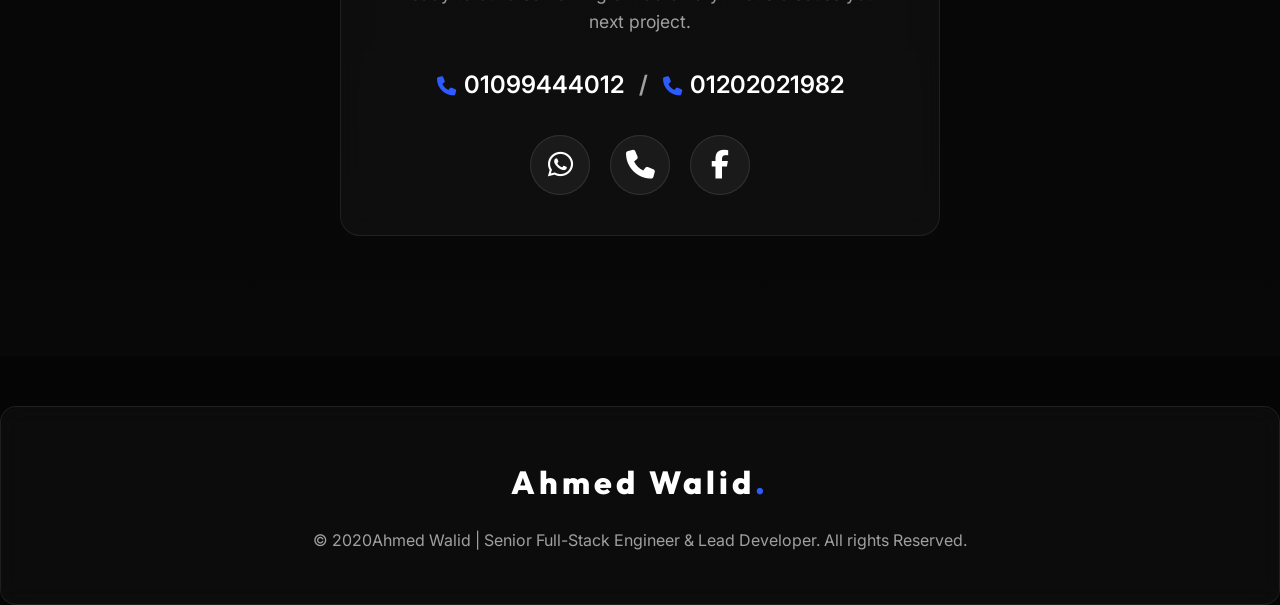
==== commit ad1db66e: "tit" ====
--- a/index.html
+++ b/index.html
@@ -4,7 +4,7 @@
 <head>
     <meta charset="UTF-8">
     <meta name="viewport" content="width=device-width, initial-scale=1.0">
-    <title>Elite Developer & Agency Lead | Cyber-Professional Portfolio</title>
+    <title>Ahmed Walid | Senior Full-Stack Engineer</title>
     <meta name="description"
         content="Senior Full-Stack Developer and Agency Lead with 5+ years of experience in bespoke web solutions. Expertise in framework-free, high-performance coding.">
     <link rel="stylesheet" href="styles.css">
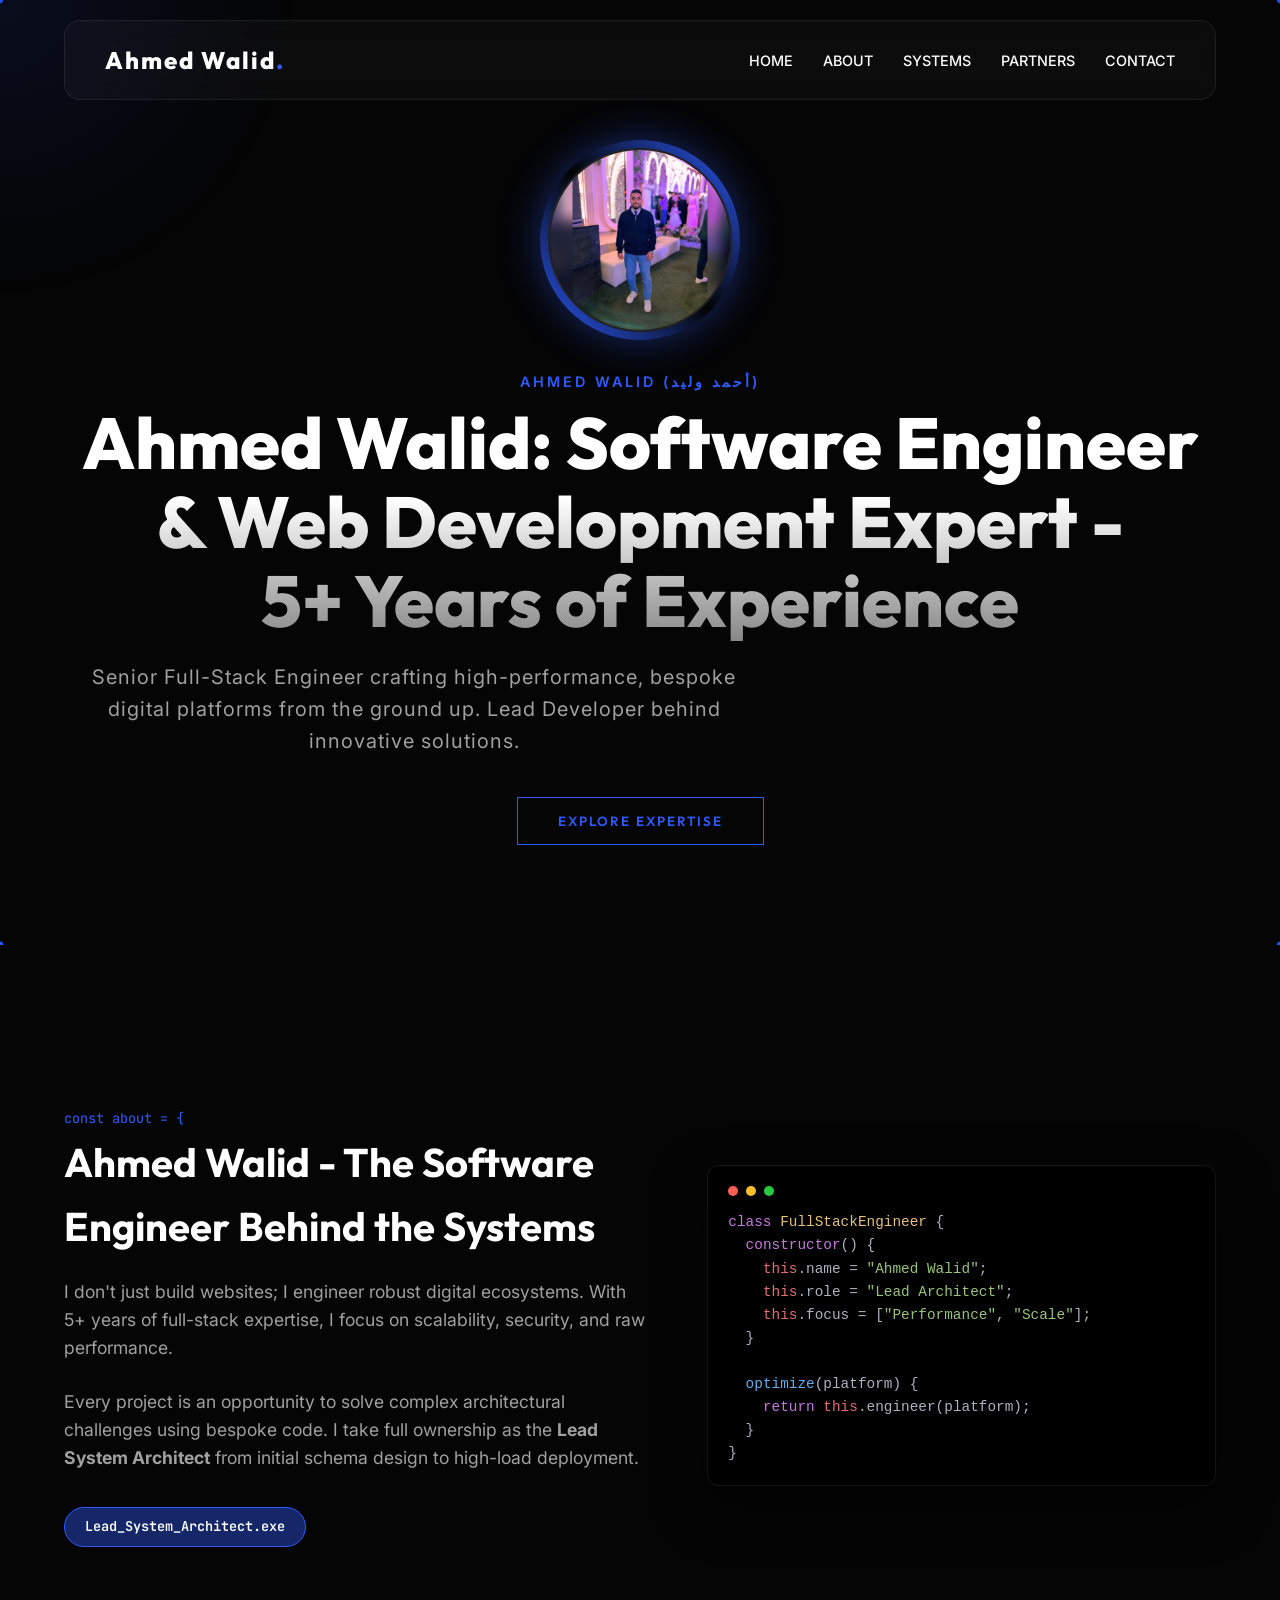
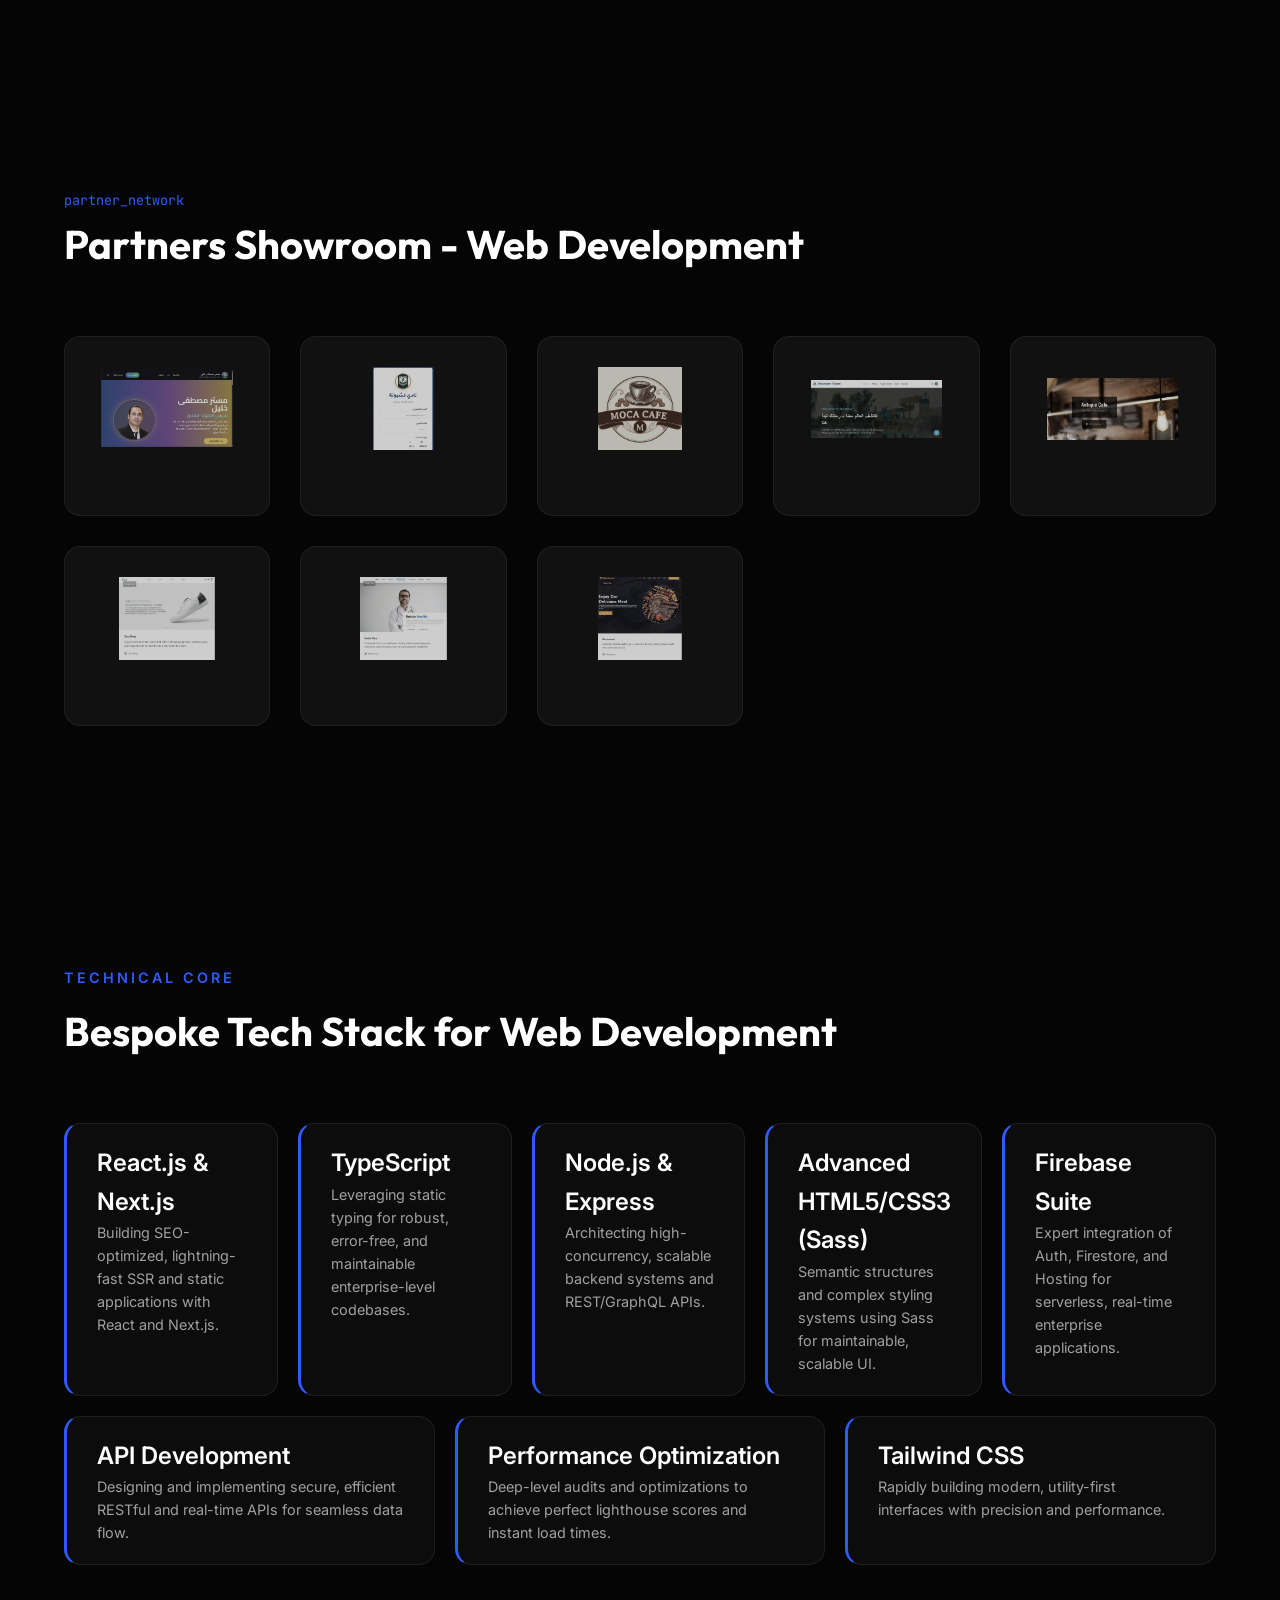
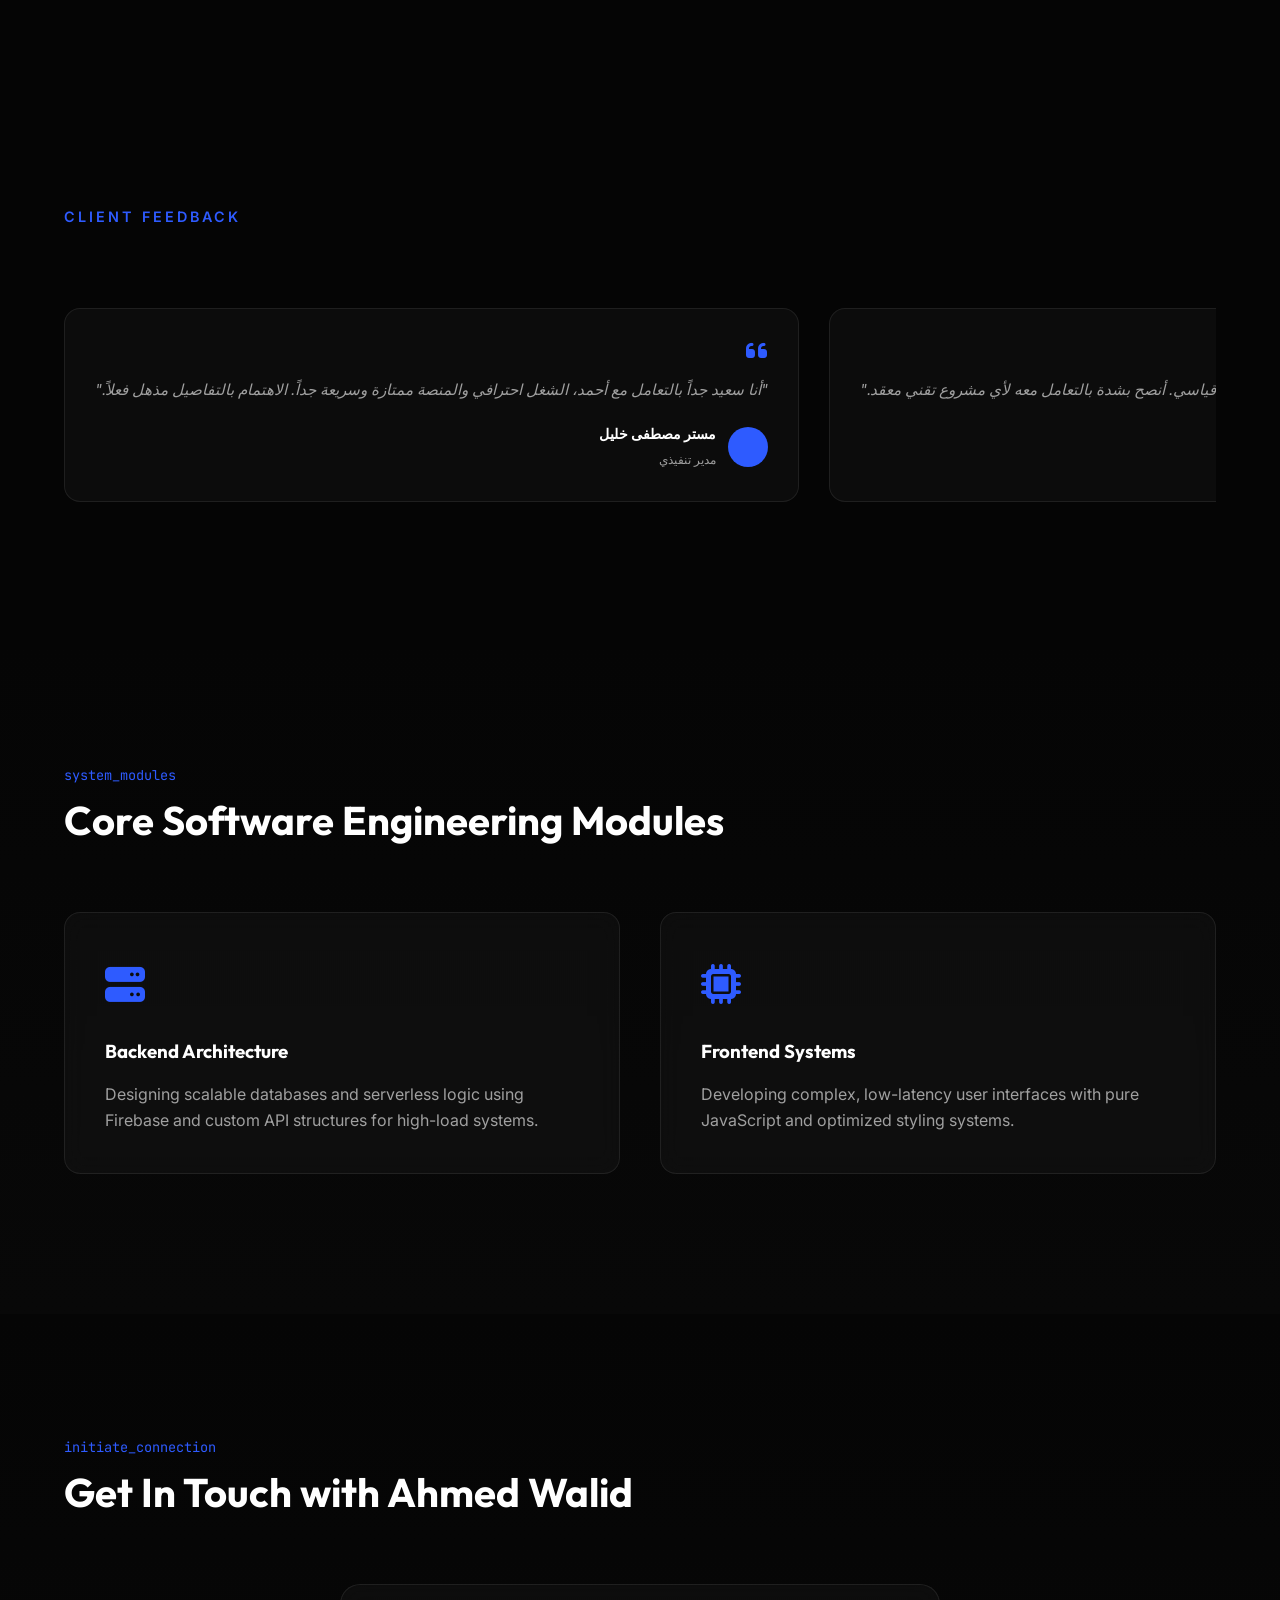
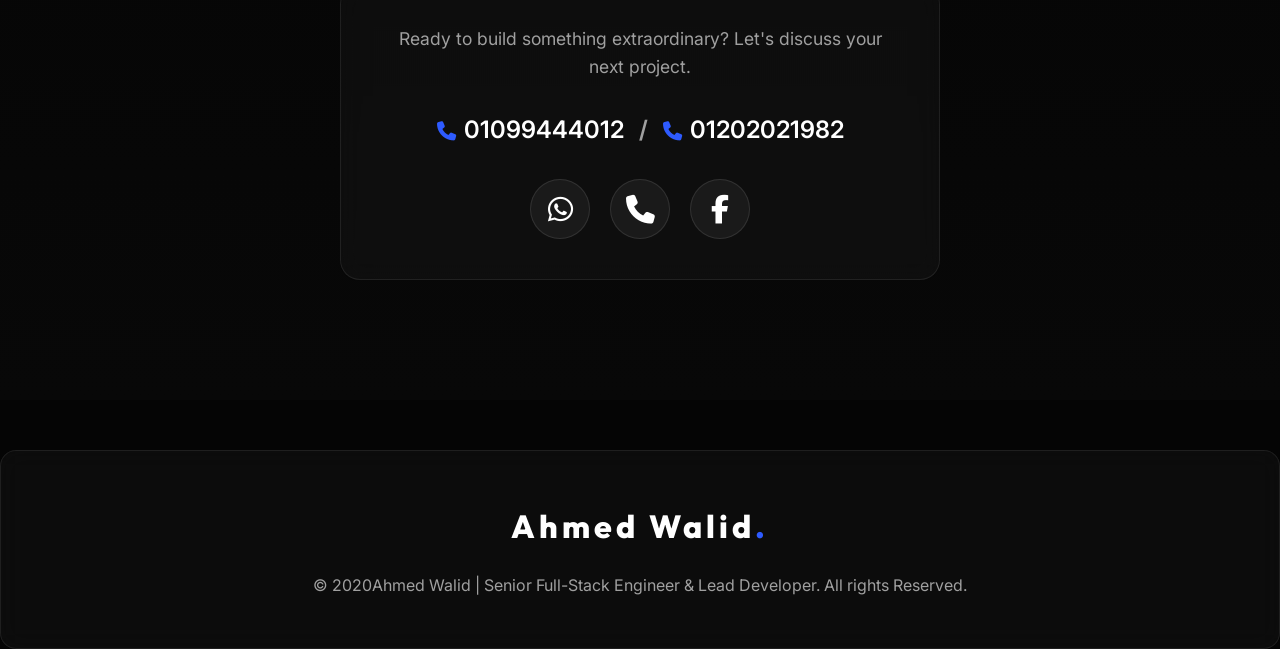
==== commit aa6e3d2f: "all" ====
--- a/index.html
+++ b/index.html
@@ -4,15 +4,28 @@
 <head>
     <meta charset="UTF-8">
     <meta name="viewport" content="width=device-width, initial-scale=1.0">
-    <title>Ahmed Walid | Senior Full-Stack Engineer</title>
+    <title>Ahmed Walid | Elite Software Engineer & Full-Stack Developer</title>
     <meta name="description"
-        content="Senior Full-Stack Developer and Agency Lead with 5+ years of experience in bespoke web solutions. Expertise in framework-free, high-performance coding.">
+        content="Senior Full-Stack Developer and Agency Lead with 5+ years of experience in custom coding and digital systems. Expertise in framework-free, high-performance coding.">
     <link rel="stylesheet" href="styles.css">
     <!-- Google Fonts -->
     <link rel="stylesheet"
         href="https://fonts.googleapis.com/css2?family=JetBrains+Mono:wght@400;500&family=Outfit:wght@300;400;600;800&family=Inter:wght@300;400;500;600&display=swap">
     <!-- Font Awesome for icons -->
     <link rel="stylesheet" href="https://cdnjs.cloudflare.com/ajax/libs/font-awesome/6.4.0/css/all.min.css">
+    <!-- JSON-LD Schema Markup -->
+    <script type="application/ld+json">
+    {
+      "@context": "https://schema.org",
+      "@type": ["Person", "SoftwareEngineer"],
+      "name": "Ahmed Walid",
+      "jobTitle": "Elite Software Engineer & Full-Stack Developer",
+      "url": "https://medowaled.github.io/my-profile/",
+      "sameAs": [
+        "https://www.facebook.com/ahmed.w.abo.elnaga"
+      ]
+    }
+    </script>
 </head>
 
 <body>
@@ -42,8 +55,8 @@
                 <img src="ahmed_profile.jpg" alt="Ahmed Walid" class="profile-img">
             </div>
             <span class="section-tag reveal" style="animation-delay: 0.2s;">Ahmed Walid (أحمد وليد)</span>
-            <h1 class="hero-title reveal" style="animation-delay: 0.4s;">Ahmed Walid: Web Expert - <br> 5+ Years of
-                Experience</h1>
+            <h1 class="hero-title reveal" style="animation-delay: 0.4s;">Ahmed Walid: Software Engineer & Web
+                Development Expert - <br> 5+ Years of Experience</h1>
             <p class="hero-subtitle reveal" style="animation-delay: 0.6s;">Senior Full-Stack Engineer crafting
                 high-performance, bespoke digital platforms from the ground up. Lead Developer behind innovative
                 solutions.</p>
@@ -58,7 +71,8 @@
             <div class="about-content">
                 <div class="about-text">
                     <span class="mono">const about = {</span>
-                    <h2 class="section-title" style="margin-bottom: 20px;">The Architect Behind the Systems</h2>
+                    <h2 class="section-title" style="margin-bottom: 20px;">Ahmed Walid - The Software Engineer Behind
+                        the Systems</h2>
                     <p class="about-bio">I don't just build websites; I engineer robust digital ecosystems. With 5+
                         years of full-stack expertise, I focus on scalability, security, and raw performance.</p>
                     <p class="about-bio">Every project is an opportunity to solve complex architectural challenges using
@@ -92,7 +106,7 @@
         <div class="container">
             <div class="section-header">
                 <span class="mono">partner_network</span>
-                <h2 class="section-title">Partners Showroom</h2>
+                <h2 class="section-title">Partners Showroom - Web Development</h2>
             </div>
             <div class="client-grid">
                 <a href="https://www.mostafa-khalil.com/" target="_blank" class="client-card glass">
@@ -137,7 +151,7 @@
         <div class="container">
             <div class="section-header">
                 <span class="section-tag">Technical Core</span>
-                <h2 class="section-title">Bespoke Tech Stack</h2>
+                <h2 class="section-title">Bespoke Tech Stack for Web Development</h2>
             </div>
             <div class="tech-container">
                 <div class="tech-item glass">
@@ -268,7 +282,7 @@
         <div class="container">
             <div class="section-header">
                 <span class="mono">system_modules</span>
-                <h2 class="section-title">Core Engineering Modules</h2>
+                <h2 class="section-title">Core Software Engineering Modules</h2>
             </div>
             <div style="display: grid; grid-template-columns: repeat(auto-fit, minmax(300px, 1fr)); gap: 40px;">
                 <div class="service-card glass">
@@ -291,7 +305,7 @@
         <div class="container">
             <div class="section-header">
                 <span class="mono">initiate_connection</span>
-                <h2 class="section-title">Get In Touch</h2>
+                <h2 class="section-title">Get In Touch with Ahmed Walid</h2>
             </div>
             <div class="contact-card glass"
                 style="max-width: 600px; margin: 0 auto; padding: 40px; text-align: center; border-radius: 20px;">
@@ -315,19 +329,21 @@
 
                 <div class="social-icons" style="display: flex; justify-content: center; gap: 20px;">
                     <a href="https://wa.me/201099444012" target="_blank" class="social-icon"
+                        aria-label="Contact Ahmed Walid on WhatsApp" title="Contact Ahmed Walid on WhatsApp"
                         style="display: inline-flex; align-items: center; justify-content: center; width: 60px; height: 60px; border-radius: 50%; background: rgba(255, 255, 255, 0.05); color: #fff; font-size: 1.8rem; transition: all 0.3s ease; text-decoration: none; border: 1px solid rgba(255,255,255,0.1);"
                         onmouseover="this.style.background='var(--accent-neon)'; this.style.color='#000'; this.style.transform='translateY(-5px)'; this.style.boxShadow='0 10px 20px rgba(0,0,0,0.2)'"
                         onmouseout="this.style.background='rgba(255, 255, 255, 0.05)'; this.style.color='#fff'; this.style.transform='translateY(0)'; this.style.boxShadow='none'">
                         <i class="fa-brands fa-whatsapp"></i>
                     </a>
-                    <a href="tel:01099444012" class="social-icon"
+                    <a href="tel:01099444012" class="social-icon" aria-label="Call Ahmed Walid" title="Call Ahmed Walid"
                         style="display: inline-flex; align-items: center; justify-content: center; width: 60px; height: 60px; border-radius: 50%; background: rgba(255, 255, 255, 0.05); color: #fff; font-size: 1.8rem; transition: all 0.3s ease; text-decoration: none; border: 1px solid rgba(255,255,255,0.1);"
                         onmouseover="this.style.background='var(--accent-neon)'; this.style.color='#000'; this.style.transform='translateY(-5px)'; this.style.boxShadow='0 10px 20px rgba(0,0,0,0.2)'"
                         onmouseout="this.style.background='rgba(255, 255, 255, 0.05)'; this.style.color='#fff'; this.style.transform='translateY(0)'; this.style.boxShadow='none'">
                         <i class="fa-solid fa-phone"></i>
                     </a>
                     <a href="https://www.facebook.com/ahmed.w.abo.elnaga?locale=ar_AR" target="_blank"
-                        class="social-icon"
+                        class="social-icon" aria-label="Visit Ahmed Walid's Facebook Profile"
+                        title="Visit Ahmed Walid's Facebook Profile"
                         style="display: inline-flex; align-items: center; justify-content: center; width: 60px; height: 60px; border-radius: 50%; background: rgba(255, 255, 255, 0.05); color: #fff; font-size: 1.8rem; transition: all 0.3s ease; text-decoration: none; border: 1px solid rgba(255,255,255,0.1);"
                         onmouseover="this.style.background='var(--accent-neon)'; this.style.color='#000'; this.style.transform='translateY(-5px)'; this.style.boxShadow='0 10px 20px rgba(0,0,0,0.2)'"
                         onmouseout="this.style.background='rgba(255, 255, 255, 0.05)'; this.style.color='#fff'; this.style.transform='translateY(0)'; this.style.boxShadow='none'">
